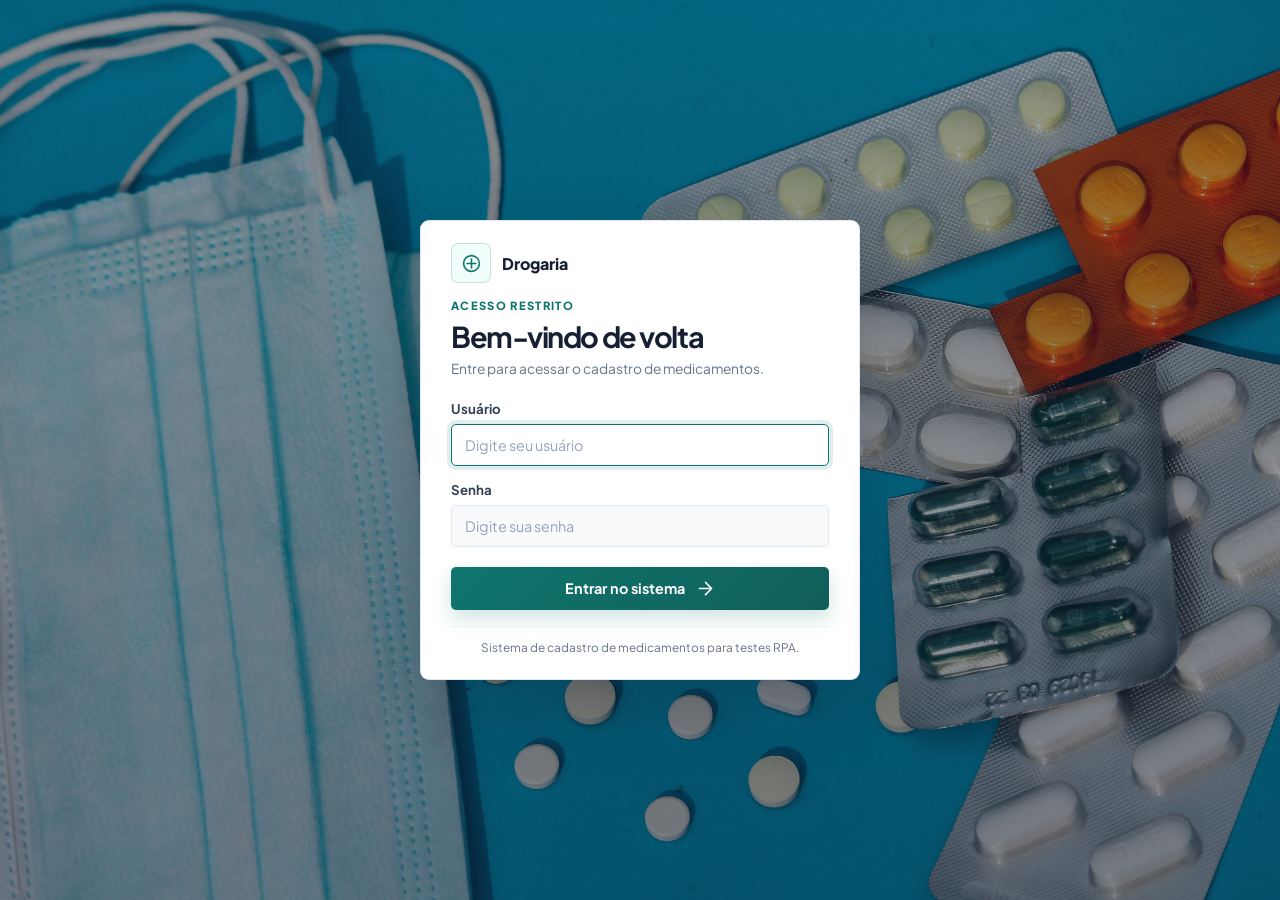
==== templates/login.html @ 65fd8163 "Initial release of product registration demo Co-authored-by: Copilot <223556219+Copilot@users.norepl" ====
<!DOCTYPE html>
<html lang="pt-BR">
<head>
  <meta charset="UTF-8">
  <meta name="viewport" content="width=device-width, initial-scale=1.0">
  <meta name="description" content="Acesse o cadastro de medicamentos da drogaria.">
  <meta name="theme-color" content="#eff6ff">
  <title>Entrar | Drogaria</title>
  <link rel="preconnect" href="https://fonts.googleapis.com">
  <link rel="preconnect" href="https://fonts.gstatic.com" crossorigin>
  <link href="https://fonts.googleapis.com/css2?family=Plus+Jakarta+Sans:wght@400;500;600;700;800&display=swap" rel="stylesheet">
  <link rel="stylesheet" href="../css/login.css">
  <script src="../js/login.js" defer></script>
</head>
<body>
  <main class="login-layout">
    <section class="login-card" aria-labelledby="login-title">
      <a class="login-brand" href="login.html" aria-label="Drogaria - página de login">
        <span class="brand-icon" aria-hidden="true">
          <svg viewBox="0 0 24 24">
            <path d="M12 3a9 9 0 1 0 0 18 9 9 0 0 0 0-18Z"></path>
            <path d="M12 7v10M7 12h10"></path>
          </svg>
        </span>
        <span>Drogaria</span>
      </a>

      <div class="login-heading">
        <p class="eyebrow">ACESSO RESTRITO</p>
        <h1 id="login-title">Bem-vindo de volta</h1>
        <p>Entre para acessar o cadastro de medicamentos.</p>
      </div>

      <form id="loginForm" autocomplete="on">
        <div class="field-item">
          <label for="loginUsuario">Usuário</label>
          <input id="loginUsuario" type="text" name="usuario" placeholder="Digite seu usuário" autocomplete="username" required autofocus>
        </div>
        <div class="field-item">
          <label for="loginSenha">Senha</label>
          <input id="loginSenha" type="password" name="senha" placeholder="Digite sua senha" autocomplete="current-password" required>
        </div>
        <button type="submit" class="login-button">
          <span>Entrar no sistema</span>
          <svg viewBox="0 0 24 24" aria-hidden="true">
            <path d="M5 12h14m-7-7 7 7-7 7"></path>
          </svg>
        </button>
      </form>

      <p id="loginError" class="login-error" role="alert" aria-live="assertive"></p>
      <p class="login-footnote">Sistema de cadastro de medicamentos para testes RPA.</p>
    </section>
  </main>
</body>
</html>
---- css/login.css ----
:root {
  color-scheme: light;
  --page: #eff6ff;
  --surface: #ffffff;
  --text: #172033;
  --muted: #64748b;
  --border: #dfe7f5;
  --accent: #0f766e;
  --accent-hover: #115e59;
  font-family: 'Plus Jakarta Sans', system-ui, -apple-system, sans-serif;
}

* {
  box-sizing: border-box;
}

body {
  min-width: 320px;
  min-height: 100vh;
  margin: 0;
  color: var(--text);
  background:
    linear-gradient(rgba(8, 24, 48, 0.38), rgba(8, 24, 48, 0.52)),
    url("../static/imagem2.jpg") center / cover fixed,
    var(--page);
}

button,
input {
  font: inherit;
}

.login-layout {
  display: grid;
  min-height: 100vh;
  place-items: center;
  padding: 18px 20px;
}

.login-card {
  width: min(100%, 440px);
  padding: 22px 30px;
  border: 1px solid rgba(223, 231, 245, 0.92);
  border-radius: 9px;
  background: var(--surface);
  box-shadow: 0 24px 70px rgba(15, 23, 42, 0.24);
}

.login-brand {
  display: inline-flex;
  align-items: center;
  gap: 11px;
  margin-bottom: 15px;
  color: var(--text);
  font-size: 1rem;
  font-weight: 800;
  text-decoration: none;
}

.brand-icon {
  display: grid;
  width: 40px;
  height: 40px;
  place-items: center;
  border: 1px solid rgba(15, 118, 110, 0.2);
  border-radius: 7px;
  color: var(--accent);
  background: #f0fdfa;
}

.brand-icon svg,
.login-button svg {
  width: 21px;
  height: 21px;
  fill: none;
  stroke: currentColor;
  stroke-linecap: round;
  stroke-linejoin: round;
  stroke-width: 1.8;
}

.login-heading {
  margin-bottom: 20px;
}

.eyebrow {
  margin: 0 0 6px;
  color: var(--accent);
  font-size: 0.7rem;
  font-weight: 800;
  letter-spacing: 0.12em;
}

.login-heading h1 {
  margin: 0 0 5px;
  font-size: clamp(1.55rem, 6vw, 1.8rem);
  letter-spacing: -0.05em;
}

.login-heading > p:last-child {
  margin: 0;
  color: var(--muted);
  font-size: 0.86rem;
  line-height: 1.5;
}

.field-item {
  display: flex;
  flex-direction: column;
  gap: 7px;
  margin-bottom: 15px;
}

label {
  color: #334155;
  font-size: 0.83rem;
  font-weight: 700;
}

input {
  width: 100%;
  min-height: 42px;
  padding: 0 13px;
  border: 1px solid var(--border);
  border-radius: 5px;
  outline: none;
  background: #f8fafc;
  color: var(--text);
  font-size: 0.9rem;
  transition: border-color 0.18s ease, box-shadow 0.18s ease, background 0.18s ease;
}

input::placeholder {
  color: #94a3b8;
}

input:focus {
  border-color: var(--accent);
  background: #fff;
  box-shadow: 0 0 0 4px rgba(15, 118, 110, 0.12);
}

.login-button {
  display: flex;
  width: 100%;
  min-height: 43px;
  align-items: center;
  justify-content: center;
  gap: 10px;
  margin-top: 20px;
  border: 0;
  border-radius: 5px;
  color: #fff;
  background: linear-gradient(135deg, var(--accent), var(--accent-hover));
  box-shadow: 0 8px 18px rgba(15, 118, 110, 0.2);
  cursor: pointer;
  font-size: 0.9rem;
  font-weight: 700;
  transition: transform 0.15s ease, box-shadow 0.15s ease;
}

.login-button:hover {
  transform: translateY(-1px);
  box-shadow: 0 11px 22px rgba(15, 118, 110, 0.27);
}

.login-button:focus-visible,
.login-brand:focus-visible {
  outline: 3px solid rgba(15, 118, 110, 0.35);
  outline-offset: 3px;
}

.login-error {
  display: none;
  margin: 14px 0 0;
  padding: 11px 12px;
  border: 1px solid #fecaca;
  border-radius: 5px;
  color: #b91c1c;
  background: #fef2f2;
  font-size: 0.84rem;
}

.login-error.show {
  display: block;
}

.login-footnote {
  margin: 16px 0 0;
  padding-top: 12px;
  border-top: 1px solid #eef2f7;
  color: var(--muted);
  font-size: 0.74rem;
  line-height: 1.5;
  text-align: center;
}

@media (max-width: 480px) {
  .login-card {
    padding: 19px 21px;
  }
}

@media (prefers-reduced-motion: reduce) {
  *,
  *::before,
  *::after {
    scroll-behavior: auto !important;
    transition-duration: 0.01ms !important;
  }
}
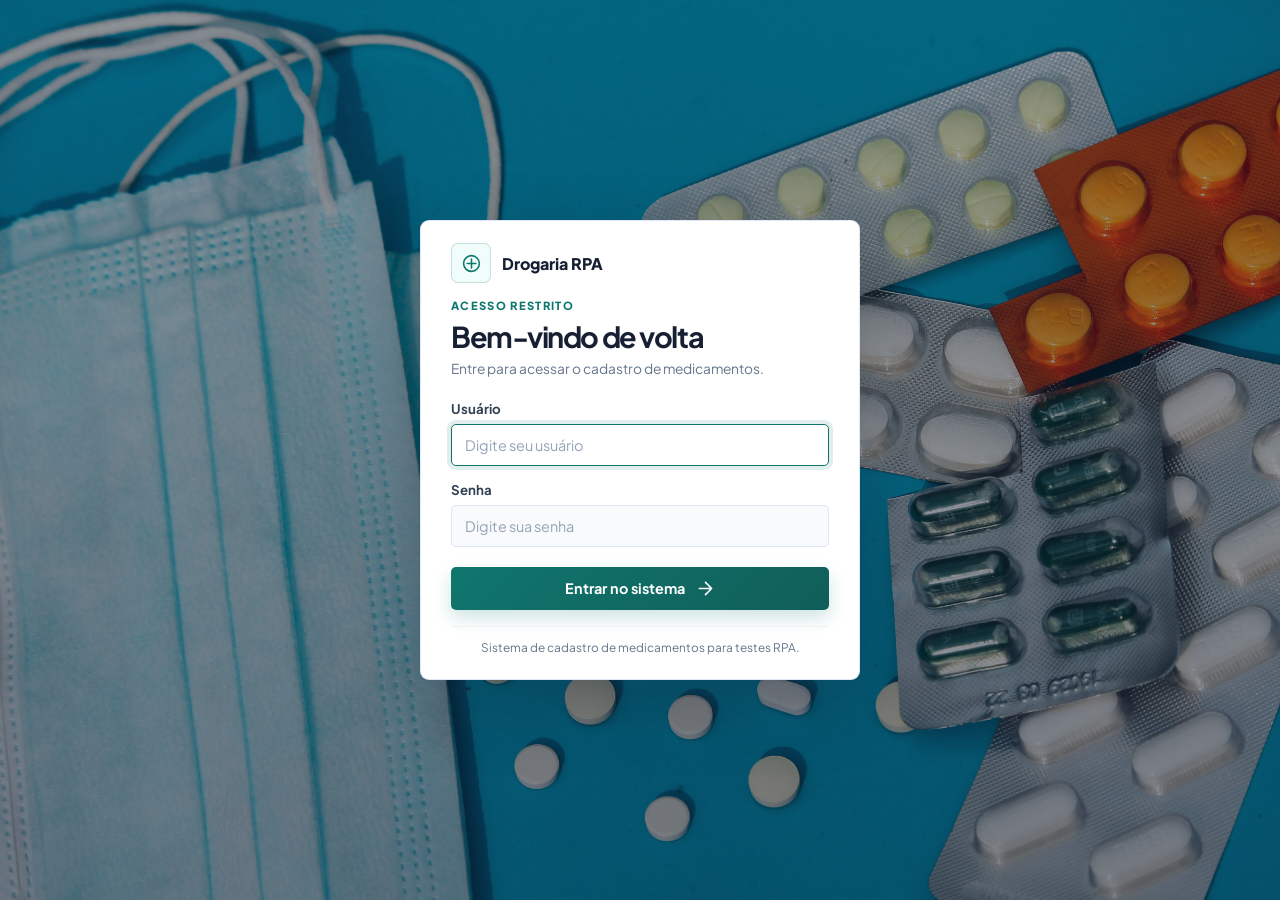
==== commit 96ed1760: "Atualiza interface do cadastro de produtos Co-authored-by: Copilot <223556219+Copilot@users.noreply." ====
--- a/templates/login.html
+++ b/templates/login.html
@@ -22,7 +22,7 @@
             <path d="M12 7v10M7 12h10"></path>
           </svg>
         </span>
-        <span>Drogaria</span>
+        <span>Drogaria RPA</span>
       </a>
 
       <div class="login-heading">
